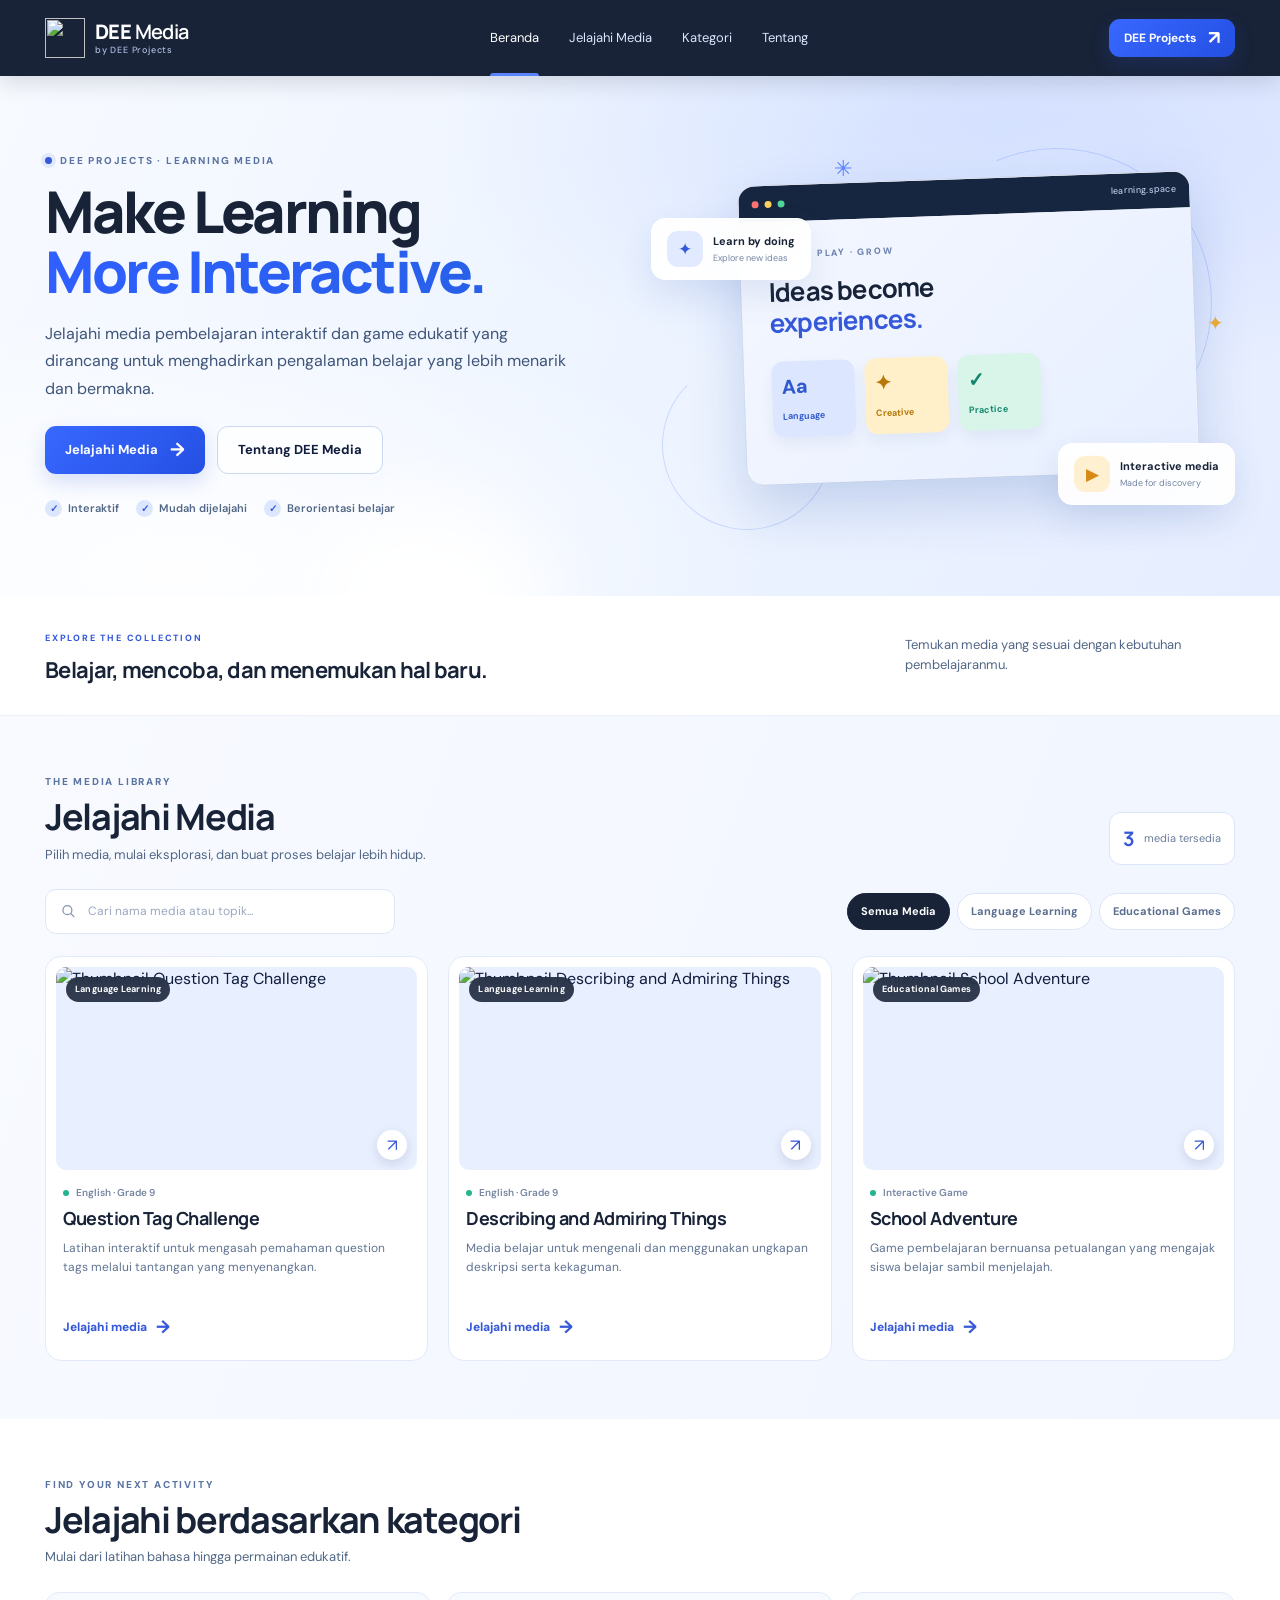
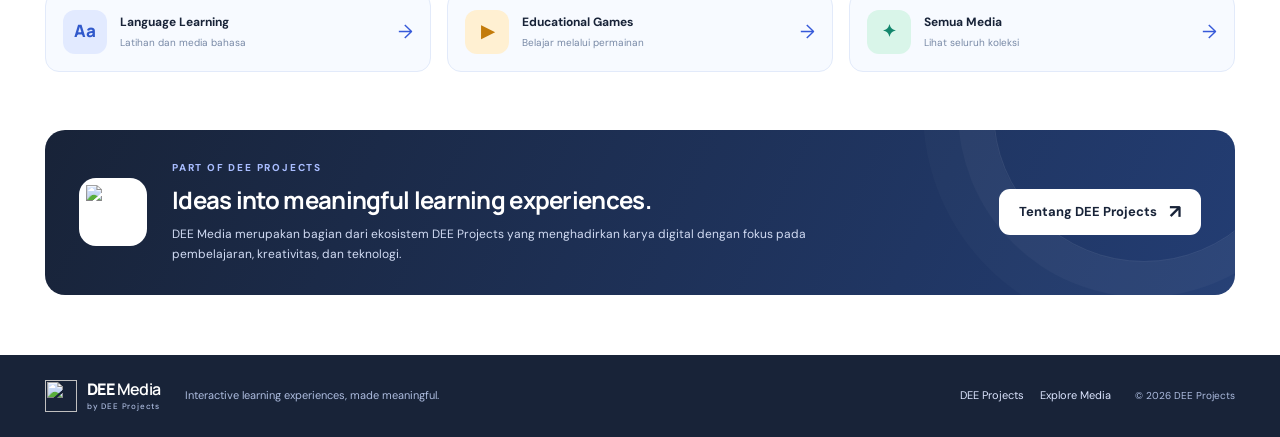
==== index.html @ 3c5c0384 "Add files via upload" ====
<!doctype html>
<html lang="id">
<head>
  <meta charset="utf-8">
  <meta name="viewport" content="width=device-width, initial-scale=1">
  <meta name="theme-color" content="#182338">
  <meta name="description" content="Jelajahi media pembelajaran interaktif dan game edukatif dari DEE Projects.">
  <title>DEE Media — Interactive Learning Experiences</title>
  <link rel="icon" type="image/png" href="assets/logo/favicon.png">
  <link rel="preconnect" href="https://fonts.googleapis.com">
  <link rel="preconnect" href="https://fonts.gstatic.com" crossorigin>
  <link href="https://fonts.googleapis.com/css2?family=DM+Sans:wght@400;500;600;700&family=Manrope:wght@400;500;600;700;800&display=swap" rel="stylesheet">
  <link rel="stylesheet" href="styles.css">
</head>
<body>
  <header class="site-header">
    <div class="container nav-wrap">
      <a class="brand" href="#home" aria-label="DEE Media, beranda">
        <span class="brand-mark"><img src="assets/logo/dee-monogram.png" alt=""></span>
        <span class="brand-text"><strong>DEE</strong> <b>Media</b><small>by DEE Projects</small></span>
      </a>
      <button class="menu-toggle" id="menu-toggle" aria-label="Buka navigasi" aria-expanded="false">
        <span></span><span></span><span></span>
      </button>
      <nav class="main-nav" id="main-nav" aria-label="Navigasi utama">
        <a href="#home" class="nav-link active">Beranda</a>
        <a href="#explore" class="nav-link">Jelajahi Media</a>
        <a href="#categories" class="nav-link">Kategori</a>
        <a href="#about" class="nav-link">Tentang</a>
      </nav>
      <a class="button button-primary nav-cta" href="https://deeprojects.web.id/">DEE Projects <span>↗</span></a>
    </div>
  </header>

  <main>
    <section class="hero" id="home">
      <div class="hero-glow glow-one"></div><div class="hero-glow glow-two"></div>
      <div class="container hero-grid">
        <div class="hero-copy reveal">
          <p class="eyebrow"><span class="eyebrow-dot"></span> DEE PROJECTS · LEARNING MEDIA</p>
          <h1>Make Learning<br><span>More Interactive.</span></h1>
          <p class="hero-description">Jelajahi media pembelajaran interaktif dan game edukatif yang dirancang untuk menghadirkan pengalaman belajar yang lebih menarik dan bermakna.</p>
          <div class="hero-actions">
            <a class="button button-primary" href="#explore">Jelajahi Media <span>→</span></a>
            <a class="button button-outline" href="#about">Tentang DEE Media</a>
          </div>
          <div class="hero-points">
            <span><i>✓</i> Interaktif</span><span><i>✓</i> Mudah dijelajahi</span><span><i>✓</i> Berorientasi belajar</span>
          </div>
        </div>
        <div class="hero-visual reveal reveal-delay-2" aria-label="Ilustrasi media pembelajaran digital">
          <div class="visual-orbit orbit-one"></div><div class="visual-orbit orbit-two"></div>
          <div class="visual-window">
            <div class="window-bar"><span></span><span></span><span></span><b>learning.space</b></div>
            <div class="window-content">
              <div class="visual-label">LEARN · PLAY · GROW</div>
              <div class="visual-title">Ideas become<br><strong>experiences.</strong></div>
              <div class="visual-tiles"><div class="tile tile-blue">Aa<span>Language</span></div><div class="tile tile-yellow">✦<span>Creative</span></div><div class="tile tile-green">✓<span>Practice</span></div></div>
            </div>
          </div>
          <div class="float-chip chip-top"><span class="chip-icon blue-icon">✦</span><span><b>Learn by doing</b><small>Explore new ideas</small></span></div>
          <div class="float-chip chip-bottom"><span class="chip-icon yellow-icon">▶</span><span><b>Interactive media</b><small>Made for discovery</small></span></div>
          <div class="visual-spark spark-one">✳</div><div class="visual-spark spark-two">✦</div>
        </div>
      </div>
    </section>

    <section class="intro-strip">
      <div class="container intro-inner">
        <div><span class="intro-kicker">EXPLORE THE COLLECTION</span><h2>Belajar, mencoba, dan menemukan hal baru.</h2></div>
        <p>Temukan media yang sesuai dengan kebutuhan pembelajaranmu.</p>
      </div>
    </section>

    <section class="catalog section-pad" id="explore">
      <div class="container">
        <div class="section-heading reveal">
          <div><p class="eyebrow">THE MEDIA LIBRARY</p><h2>Jelajahi Media</h2><p>Pilih media, mulai eksplorasi, dan buat proses belajar lebih hidup.</p></div>
          <div class="catalog-count"><strong id="visible-count">3</strong><span>media tersedia</span></div>
        </div>

        <div class="catalog-tools reveal">
          <label class="search-box" for="media-search"><svg viewBox="0 0 24 24" aria-hidden="true"><circle cx="10.8" cy="10.8" r="6.5"></circle><path d="m16 16 4.2 4.2"></path></svg><input id="media-search" type="search" placeholder="Cari nama media atau topik..."></label>
          <div class="filter-list" role="group" aria-label="Filter kategori">
            <button class="filter-chip active" data-filter="all">Semua Media</button>
            <button class="filter-chip" data-filter="language">Language Learning</button>
            <button class="filter-chip" data-filter="game">Educational Games</button>
          </div>
        </div>

        <div class="media-grid" id="media-grid">
          <article class="media-card reveal" data-category="language" data-search="question tag challenge english grammar question tags grade 9">
            <a class="media-image" href="https://media.dwinovia.my.id/questiontag/" target="_blank" rel="noopener noreferrer" aria-label="Buka Question Tag Challenge">
              <img src="assets/thumbnails/question-tag.png" alt="Thumbnail Question Tag Challenge" loading="lazy">
              <span class="image-badge">Language Learning</span><span class="image-arrow">↗</span>
            </a>
            <div class="media-info"><div class="card-meta"><span class="status-dot"></span> English · Grade 9</div><h3>Question Tag Challenge</h3><p>Latihan interaktif untuk mengasah pemahaman question tags melalui tantangan yang menyenangkan.</p><a class="card-link" href="https://media.dwinovia.my.id/questiontag/" target="_blank" rel="noopener noreferrer">Jelajahi media <span>→</span></a></div>
          </article>
          <article class="media-card reveal reveal-delay-1" data-category="language" data-search="describing and admiring things english adjectives description grade 9">
            <a class="media-image" href="https://media.dwinovia.my.id/describingandadmiringthings/" target="_blank" rel="noopener noreferrer" aria-label="Buka Describing and Admiring Things">
              <img src="assets/thumbnails/describing-things.png" alt="Thumbnail Describing and Admiring Things" loading="lazy">
              <span class="image-badge">Language Learning</span><span class="image-arrow">↗</span>
            </a>
            <div class="media-info"><div class="card-meta"><span class="status-dot"></span> English · Grade 9</div><h3>Describing and Admiring Things</h3><p>Media belajar untuk mengenali dan menggunakan ungkapan deskripsi serta kekaguman.</p><a class="card-link" href="https://media.dwinovia.my.id/describingandadmiringthings/" target="_blank" rel="noopener noreferrer">Jelajahi media <span>→</span></a></div>
          </article>
          <article class="media-card reveal reveal-delay-2" data-category="game" data-search="school adventure educational game interactive adventure learning">
            <a class="media-image" href="https://media.dwinovia.my.id/schooladventure/" target="_blank" rel="noopener noreferrer" aria-label="Buka School Adventure">
              <img src="assets/thumbnails/school-adventure.png" alt="Thumbnail School Adventure" loading="lazy">
              <span class="image-badge">Educational Games</span><span class="image-arrow">↗</span>
            </a>
            <div class="media-info"><div class="card-meta"><span class="status-dot"></span> Interactive Game</div><h3>School Adventure</h3><p>Game pembelajaran bernuansa petualangan yang mengajak siswa belajar sambil menjelajah.</p><a class="card-link" href="https://media.dwinovia.my.id/schooladventure/" target="_blank" rel="noopener noreferrer">Jelajahi media <span>→</span></a></div>
          </article>
          <div class="empty-state" id="empty-state" hidden><span>⌕</span><h3>Media belum ditemukan</h3><p>Coba kata kunci atau kategori yang berbeda.</p></div>
        </div>
      </div>
    </section>

    <section class="categories section-pad" id="categories">
      <div class="container">
        <div class="section-heading reveal"><div><p class="eyebrow">FIND YOUR NEXT ACTIVITY</p><h2>Jelajahi berdasarkan kategori</h2><p>Mulai dari latihan bahasa hingga permainan edukatif.</p></div></div>
        <div class="category-grid">
          <button class="category-card category-language reveal" data-category-pick="language"><span class="category-icon">Aa</span><span><b>Language Learning</b><small>Latihan dan media bahasa</small></span><span class="category-arrow">→</span></button>
          <button class="category-card category-games reveal reveal-delay-1" data-category-pick="game"><span class="category-icon">▶</span><span><b>Educational Games</b><small>Belajar melalui permainan</small></span><span class="category-arrow">→</span></button>
          <button class="category-card category-all reveal reveal-delay-2" data-category-pick="all"><span class="category-icon">✦</span><span><b>Semua Media</b><small>Lihat seluruh koleksi</small></span><span class="category-arrow">→</span></button>
        </div>
      </div>
    </section>

    <section class="about-section" id="about">
      <div class="container about-panel reveal">
        <div class="about-mark"><img src="assets/logo/dee-monogram.png" alt="DEE Projects"></div>
        <div class="about-copy"><p class="eyebrow">PART OF DEE PROJECTS</p><h2>Ideas into meaningful learning experiences.</h2><p>DEE Media merupakan bagian dari ekosistem DEE Projects yang menghadirkan karya digital dengan fokus pada pembelajaran, kreativitas, dan teknologi.</p></div>
        <a class="button button-light" href="https://deeprojects.web.id/">Tentang DEE Projects <span>↗</span></a>
      </div>
    </section>
  </main>

  <footer class="site-footer">
    <div class="container footer-inner">
      <a class="brand footer-brand" href="#home"><span class="brand-mark"><img src="assets/logo/dee-monogram.png" alt=""></span><span class="brand-text"><strong>DEE</strong> <b>Media</b><small>by DEE Projects</small></span></a>
      <p>Interactive learning experiences, made meaningful.</p>
      <div class="footer-links"><a href="https://deeprojects.web.id/">DEE Projects</a><a href="#explore">Explore Media</a></div>
      <span class="copyright">© <span id="year"></span> DEE Projects</span>
    </div>
  </footer>
  <script src="script.js"></script>
</body>
</html>
---- styles.css ----
:root{
  --navy:#182338;--navy-deep:#0e1a31;--blue:#3659D9;--blue-bright:#2f5fff;
  --ink:#111d3d;--muted:#526786;--line:#e1e9f8;--surface:#f7f9fe;--white:#fff;
  --radius:18px;--shadow:0 18px 50px rgba(35,76,150,.11);
}
*{box-sizing:border-box}
html{scroll-behavior:smooth;scroll-padding-top:88px}
body{margin:0;font-family:"DM Sans",sans-serif;color:var(--ink);background:#fff;line-height:1.55}
a{color:inherit;text-decoration:none}
button,input{font:inherit}
button{cursor:pointer}
.container{width:min(1190px,calc(100% - 48px));margin-inline:auto}
.site-header{height:76px;background:var(--navy);color:#fff;position:sticky;top:0;z-index:1000;box-shadow:0 6px 22px rgba(4,14,34,.14)}
.nav-wrap{height:100%;display:flex;align-items:center;gap:30px}
.brand{display:inline-flex;align-items:center;gap:10px;flex-shrink:0}
.brand-mark{width:40px;height:40px;display:inline-flex;align-items:center;justify-content:center}
.brand-mark img{width:100%;height:100%;object-fit:contain}
.brand-text{font-family:Manrope,sans-serif;font-size:20px;line-height:1.05;letter-spacing:-.6px;color:#fff}
.brand-text strong{font-weight:800}.brand-text b{font-weight:600}
.brand-text small{display:block;margin-top:4px;color:#aebde0;font-family:"DM Sans",sans-serif;font-size:9px;font-weight:500;letter-spacing:.8px}
.main-nav{display:flex;align-items:center;gap:30px;margin:0 auto}
.nav-link{font-size:13px;color:#dce5ff;position:relative;transition:color .2s}
.nav-link:hover,.nav-link.active{color:#fff}
.nav-link.active:after{content:"";position:absolute;left:0;right:0;bottom:-28px;height:3px;background:#5c83ff;border-radius:3px 3px 0 0}
.button{display:inline-flex;align-items:center;justify-content:center;gap:12px;padding:13px 20px;border-radius:11px;font-weight:700;font-size:13px;transition:transform .2s,box-shadow .2s,background .2s}
.button:hover{transform:translateY(-2px)}
.button span{font-size:19px;line-height:12px}
.button-primary{color:#fff;background:linear-gradient(135deg,#3868ff,#244fe3);box-shadow:0 8px 20px rgba(54,89,217,.18)}
.button-primary:hover{box-shadow:0 12px 28px rgba(54,89,217,.3)}
.button-outline{color:var(--ink);background:rgba(255,255,255,.72);border:1px solid #cbd8f2}
.button-outline:hover{background:#fff;border-color:#8ca7ed}
.nav-cta{padding:10px 15px;font-size:12px}
.menu-toggle{display:none}
.hero{position:relative;overflow:hidden;background:linear-gradient(112deg,#f7faff 0%,#edf4ff 53%,#e6edff 100%)}
.hero:before{content:"";position:absolute;inset:0;background:radial-gradient(ellipse at 78% 12%,rgba(85,126,255,.16),transparent 40%),radial-gradient(ellipse at 14% 95%,rgba(255,255,255,.95),transparent 38%);pointer-events:none}
.hero-grid{position:relative;z-index:1;display:grid;grid-template-columns:1fr 1fr;align-items:center;gap:44px;min-height:520px;padding-top:40px;padding-bottom:42px}
.hero-copy{position:relative;z-index:3}
.eyebrow{display:flex;align-items:center;gap:8px;font-size:10px;letter-spacing:1.8px;font-weight:800;color:#5a73a0;margin:0 0 14px}
.eyebrow-dot{width:7px;height:7px;border-radius:50%;background:var(--blue);box-shadow:0 0 0 4px #3659d91a}
.hero h1{font-family:Manrope,sans-serif;font-size:clamp(40px,4.5vw,62px);line-height:1.04;letter-spacing:-2.8px;margin:0 0 18px;font-weight:800;color:var(--navy)}
.hero h1 span{color:var(--blue);background:linear-gradient(90deg,#2f5fff,#2860e9);-webkit-background-clip:text;background-clip:text;-webkit-text-fill-color:transparent}
.hero-description{max-width:530px;color:#3e5478;font-size:16px;line-height:1.7;margin:0 0 24px}
.hero-actions{display:flex;gap:12px;flex-wrap:wrap}
.hero-points{display:flex;flex-wrap:wrap;gap:17px;margin-top:26px;color:#526786;font-size:11px;font-weight:600}
.hero-points span{display:flex;align-items:center;gap:6px}
.hero-points i{display:grid;place-items:center;width:17px;height:17px;border-radius:50%;background:#dce7ff;color:var(--blue);font-style:normal;font-size:10px}
.hero-visual{height:390px;position:relative;isolation:isolate}
.visual-orbit{position:absolute;border:1px solid rgba(83,125,255,.24);border-radius:50%;z-index:-1}
.orbit-one{width:310px;height:310px;right:4%;top:2%;border-left-color:transparent;transform:rotate(22deg)}
.orbit-two{width:170px;height:170px;left:0;bottom:0;border-top-color:transparent}
.visual-window{position:absolute;right:7%;top:38px;width:79%;height:300px;background:#fff;border:1px solid rgba(55,90,170,.18);border-radius:17px;overflow:hidden;box-shadow:0 25px 55px rgba(30,75,165,.2);transform:rotate(-2deg)}
.window-bar{height:36px;background:#172640;display:flex;align-items:center;gap:6px;padding:0 13px;color:#b9c8e8}
.window-bar span{width:7px;height:7px;border-radius:50%;background:#ff7474}.window-bar span:nth-child(2){background:#ffd05d}.window-bar span:nth-child(3){background:#50d59c}
.window-bar b{margin-left:auto;font-size:9px;font-weight:500;letter-spacing:.3px}
.window-content{height:264px;padding:27px;background:linear-gradient(135deg,#f4f7ff,#e7efff)}
.visual-label{font-size:9px;font-weight:800;letter-spacing:1.8px;color:#6c80ad}
.visual-title{font-family:Manrope,sans-serif;font-size:26px;line-height:1.2;font-weight:700;color:var(--navy);margin-top:14px;letter-spacing:-.8px}
.visual-title strong{color:var(--blue)}
.visual-tiles{display:flex;gap:10px;margin-top:23px}
.tile{width:83px;height:76px;border-radius:12px;padding:10px;font-size:20px;font-weight:800;box-shadow:0 7px 14px #1c3b7710}
.tile span{display:block;margin-top:8px;font-size:9px;font-weight:700}
.tile-blue{background:#dce7ff;color:#3159cb}.tile-yellow{background:#fff0c9;color:#b7780a}.tile-green{background:#d9f5e9;color:#13866c}
.float-chip{position:absolute;z-index:3;display:flex;align-items:center;gap:10px;padding:12px 15px;background:rgba(255,255,255,.94);border:1px solid #fff;border-radius:14px;box-shadow:0 15px 35px #244f9b1c;backdrop-filter:blur(12px)}
.chip-top{left:-2%;top:78px}.chip-bottom{right:0;bottom:25px}
.chip-icon{display:grid;place-items:center;width:36px;height:36px;border-radius:11px;font-size:17px}
.blue-icon{background:#e2eaff;color:var(--blue)}.yellow-icon{background:#fff0d2;color:#d78a14}
.float-chip b,.float-chip small{display:block}.float-chip b{font-size:11px;color:var(--navy)}.float-chip small{font-size:9px;color:#7585a2;margin-top:2px}
.visual-spark{position:absolute;color:#5c83ff}.spark-one{top:12px;left:30%;font-size:22px}.spark-two{right:2%;top:43%;font-size:20px;color:#e6a83a}
.hero-glow{position:absolute;filter:blur(40px);border-radius:50%;pointer-events:none}.glow-one{width:280px;height:180px;background:#dbe7ff;right:10%;top:15%}.glow-two{width:240px;height:180px;background:#fff;left:24%;bottom:-90px}
.intro-strip{padding:28px 0;border-bottom:1px solid #edf1f8;background:#fff}
.intro-inner{display:flex;align-items:center;justify-content:space-between;gap:28px}
.intro-kicker{font-size:9px;letter-spacing:1.8px;font-weight:800;color:var(--blue)}
.intro-inner h2{font-family:Manrope,sans-serif;font-size:22px;letter-spacing:-.7px;color:var(--navy);margin:4px 0 0}
.intro-inner>p{font-size:13px;color:var(--muted);max-width:330px;margin:0}
.section-pad{padding:58px 0}
.catalog{background:linear-gradient(110deg,#f8faff,#f0f5ff)}
.section-heading{display:flex;align-items:end;justify-content:space-between;gap:20px;margin-bottom:24px}
.section-heading .eyebrow{margin-bottom:7px}
.section-heading h2{font-family:Manrope,sans-serif;font-size:clamp(27px,3vw,36px);letter-spacing:-1.3px;line-height:1.15;color:var(--navy);margin:0 0 7px}
.section-heading p:not(.eyebrow){margin:0;color:#526786;font-size:13px}
.catalog-count{display:flex;align-items:center;gap:9px;padding:10px 13px;border:1px solid #dce6fb;background:#fff;border-radius:12px;color:#6b7c9b;font-size:11px;white-space:nowrap}
.catalog-count strong{font-family:Manrope,sans-serif;color:var(--blue);font-size:20px}
.catalog-tools{display:flex;align-items:center;justify-content:space-between;gap:18px;margin-bottom:22px}
.search-box{display:flex;align-items:center;gap:10px;width:min(350px,100%);padding:11px 14px;background:#fff;border:1px solid #dfe7f7;border-radius:11px;color:#8292b0}
.search-box:focus-within{border-color:#8ba7ff;box-shadow:0 0 0 3px #3659d912}
.search-box svg{width:18px;height:18px;fill:none;stroke:currentColor;stroke-width:1.8;stroke-linecap:round}
.search-box input{border:0;outline:0;min-width:0;width:100%;font-size:12px;color:var(--ink);background:transparent}
.search-box input::placeholder{color:#9aa7bf}
.filter-list{display:flex;flex-wrap:wrap;gap:7px}
.filter-chip{border:1px solid #dce5f7;background:#fff;color:#5b6e90;border-radius:999px;padding:9px 13px;font-size:11px;font-weight:700;transition:.2s}
.filter-chip:hover{border-color:#aabcf2;color:var(--blue)}
.filter-chip.active{background:var(--navy);border-color:var(--navy);color:#fff}
.media-grid{display:grid;grid-template-columns:repeat(3,minmax(0,1fr));gap:20px}
.media-card{min-width:0;background:#fff;border:1px solid #e2eafa;border-radius:16px;padding:10px;overflow:hidden;transition:transform .25s,box-shadow .25s,border-color .25s}
.media-card:hover{transform:translateY(-5px);box-shadow:0 20px 40px rgba(28,59,117,.11);border-color:#c7d7ff}
.media-image{display:block;position:relative;overflow:hidden;aspect-ratio:16/9;border-radius:10px;background:#e8efff}
.media-image img{display:block;width:100%;height:100%;object-fit:cover;transition:transform .45s}
.media-card:hover .media-image img{transform:scale(1.035)}
.image-badge{position:absolute;top:10px;left:10px;padding:6px 9px;border-radius:999px;background:rgba(24,35,56,.88);color:#fff;font-size:9px;font-weight:700;letter-spacing:.2px;backdrop-filter:blur(6px)}
.image-arrow{position:absolute;right:10px;bottom:10px;width:30px;height:30px;display:grid;place-items:center;border-radius:50%;background:#fff;color:var(--blue);font-size:17px;box-shadow:0 4px 12px #0e1a3120;transition:transform .2s}
.media-card:hover .image-arrow{transform:translate(2px,-2px)}
.media-info{padding:15px 7px 8px}
.card-meta{display:flex;align-items:center;gap:7px;color:#7585a2;font-size:10px;font-weight:600;margin-bottom:7px}
.status-dot{width:6px;height:6px;background:#25b58e;border-radius:50%}
.media-info h3{font-family:Manrope,sans-serif;font-size:18px;line-height:1.3;letter-spacing:-.5px;color:var(--navy);margin:0 0 8px}
.media-info p{min-height:60px;font-size:12px;line-height:1.65;color:#607492;margin:0 0 15px}
.card-link{display:inline-flex;align-items:center;gap:9px;color:var(--blue);font-size:12px;font-weight:800}
.card-link span{font-size:18px;transition:transform .2s}.card-link:hover span{transform:translateX(4px)}
.empty-state{grid-column:1/-1;text-align:center;padding:45px 15px;color:#71819a}
.empty-state>span{font-size:34px;color:#91a7dc}.empty-state h3{margin:6px 0;color:var(--navy)}.empty-state p{font-size:13px}
.categories{background:#fff}
.category-grid{display:grid;grid-template-columns:repeat(3,minmax(0,1fr));gap:16px}
.category-card{display:flex;align-items:center;gap:13px;text-align:left;padding:17px;border:1px solid #e2eafa;border-radius:14px;background:#f7faff;transition:transform .2s,box-shadow .2s,border-color .2s}
.category-card:hover{transform:translateY(-3px);box-shadow:0 12px 25px #1c3b7710;border-color:#c7d7ff}
.category-icon{width:44px;height:44px;display:grid;place-items:center;flex-shrink:0;border-radius:12px;font-family:Manrope,sans-serif;font-size:17px;font-weight:800}
.category-language .category-icon{background:#e2eaff;color:#3159cb}.category-games .category-icon{background:#fff0d2;color:#c37b0a}.category-all .category-icon{background:#d9f5e9;color:#13866c}
.category-card b,.category-card small{display:block}.category-card b{font-size:12px;color:var(--navy)}.category-card small{font-size:10px;color:#7889a6;margin-top:3px}
.category-arrow{margin-left:auto;color:var(--blue);font-size:19px}
.about-section{padding:0 0 60px}
.about-panel{display:flex;align-items:center;gap:25px;padding:30px 34px;border-radius:20px;background:linear-gradient(115deg,#182338,#233d73);color:#fff;position:relative;overflow:hidden}
.about-panel:after{content:"";position:absolute;width:300px;height:300px;border:1px solid #ffffff17;border-radius:50%;right:-60px;top:-170px;box-shadow:0 0 0 35px #ffffff08,0 0 0 70px #ffffff05;pointer-events:none}
.about-mark{width:68px;height:68px;flex-shrink:0;padding:7px;border-radius:17px;background:#fff;display:grid;place-items:center;z-index:1}
.about-mark img{width:100%;height:100%;object-fit:contain}
.about-copy{flex:1;z-index:1}.about-copy .eyebrow{color:#a9bdff;margin-bottom:6px}.about-copy h2{font-family:Manrope,sans-serif;font-size:24px;letter-spacing:-.7px;margin:0 0 7px}.about-copy>p:last-child{font-size:12px;color:#d2dcf4;max-width:640px;margin:0;line-height:1.65}
.button-light{z-index:1;background:#fff;color:var(--navy);white-space:nowrap}
.site-footer{background:var(--navy);color:#e9efff;padding:25px 0}
.footer-inner{display:flex;align-items:center;gap:24px;flex-wrap:wrap}
.footer-brand .brand-mark{width:32px;height:32px}.footer-brand .brand-text{font-size:16px}.footer-brand .brand-text small{font-size:8px}
.footer-inner>p{font-size:11px;color:#aebde0;margin:0 auto 0 0}
.footer-links{display:flex;gap:16px;font-size:11px;color:#dce5ff}.footer-links a:hover{color:#fff}
.copyright{font-size:10px;color:#aebde0}
.reveal{opacity:0;transform:translateY(18px);transition:opacity .65s cubic-bezier(.2,.7,.2,1),transform .65s cubic-bezier(.2,.7,.2,1)}
.reveal.is-visible{opacity:1;transform:translateY(0)}
.reveal-delay-1{transition-delay:.1s}.reveal-delay-2{transition-delay:.18s}
@media(prefers-reduced-motion:reduce){*,*::before,*::after{scroll-behavior:auto!important;animation-duration:.01ms!important;transition-duration:.01ms!important}.reveal{opacity:1;transform:none}}
@media(max-width:980px){
 .container{width:min(100% - 36px,900px)}.main-nav{gap:17px}.hero-grid{gap:20px}.hero h1{font-size:48px}.hero-visual{transform:scale(.92);transform-origin:center right;margin-left:-15px}.media-grid{gap:14px}.media-info h3{font-size:16px}.catalog-tools{align-items:flex-start;flex-direction:column}.search-box{width:100%;max-width:430px}
}
@media(max-width:720px){
 .container{width:calc(100% - 32px)}.site-header{height:66px}.brand-mark{width:34px;height:34px}.brand-text{font-size:18px}.menu-toggle{display:flex;flex-direction:column;gap:5px;background:transparent;border:0;padding:8px;margin-left:auto}.menu-toggle span{width:22px;height:2px;background:#fff;border-radius:3px;transition:transform .2s,opacity .2s}.menu-toggle[aria-expanded=true] span:first-child{transform:translateY(7px) rotate(45deg)}.menu-toggle[aria-expanded=true] span:nth-child(2){opacity:0}.menu-toggle[aria-expanded=true] span:last-child{transform:translateY(-7px) rotate(-45deg)}
 .main-nav{display:none;position:absolute;top:66px;left:0;right:0;margin:0;padding:10px 16px 16px;background:var(--navy);border-top:1px solid #ffffff18;box-shadow:0 16px 20px #08132b22;align-items:stretch;gap:0;flex-direction:column}.main-nav.open{display:flex}.nav-link{padding:12px 8px}.nav-link.active:after{bottom:4px;left:8px;right:auto;width:30px}.nav-cta{display:none}
 .hero-grid{grid-template-columns:1fr;padding-top:43px;padding-bottom:5px;gap:5px}.hero h1{font-size:clamp(39px,10vw,53px);letter-spacing:-2px}.hero-description{font-size:14px}.hero-visual{height:330px;width:100%;transform:none;margin:5px 0 0}.visual-window{width:77%;height:250px;right:8%;top:35px}.window-content{height:214px;padding:20px}.visual-title{font-size:22px}.visual-tiles{margin-top:17px}.tile{width:70px;height:63px}.chip-top{left:0;top:55px}.chip-bottom{right:0;bottom:15px}.float-chip{padding:9px 11px}.chip-icon{width:30px;height:30px}.float-chip b{font-size:10px}.float-chip small{font-size:8px}
 .intro-inner{align-items:flex-start;flex-direction:column;gap:8px}.intro-inner h2{font-size:20px}.intro-inner>p{font-size:12px}.section-pad{padding:42px 0}.section-heading{align-items:flex-start}.section-heading h2{font-size:28px}.catalog-count{padding:8px 10px}.catalog-count strong{font-size:17px}.catalog-count span{font-size:10px}.filter-list{gap:6px}.filter-chip{padding:8px 10px;font-size:10px}
 .media-grid{grid-template-columns:repeat(2,minmax(0,1fr));gap:12px}.media-card{padding:7px;border-radius:13px}.media-info{padding:12px 4px 5px}.media-info h3{font-size:14px}.media-info p{font-size:11px;min-height:78px}.image-badge{top:6px;left:6px;font-size:8px;padding:5px 6px}.image-arrow{width:26px;height:26px;right:6px;bottom:6px}
 .category-grid{grid-template-columns:1fr;gap:10px}.category-card{padding:14px}.about-panel{align-items:flex-start;flex-direction:column;padding:25px}.about-copy h2{font-size:22px}.button-light{white-space:normal}.footer-inner{gap:13px}.footer-inner>p{width:100%;order:3}.footer-links{margin-left:auto}.copyright{width:100%;margin:0}
}
@media(max-width:430px){
 .hero-actions .button{padding:12px 14px;font-size:11px}.hero-points{gap:10px;font-size:10px}.hero-visual{height:300px}.visual-window{width:80%;right:5%}.chip-top{top:48px}.chip-bottom{bottom:8px}.float-chip{gap:7px}.chip-icon{width:27px;height:27px}.media-grid{grid-template-columns:1fr}.media-info h3{font-size:17px}.media-info p{min-height:0;font-size:12px}.image-badge{font-size:9px;padding:6px 8px}.section-heading{gap:10px}.catalog-count{margin-top:5px}
}
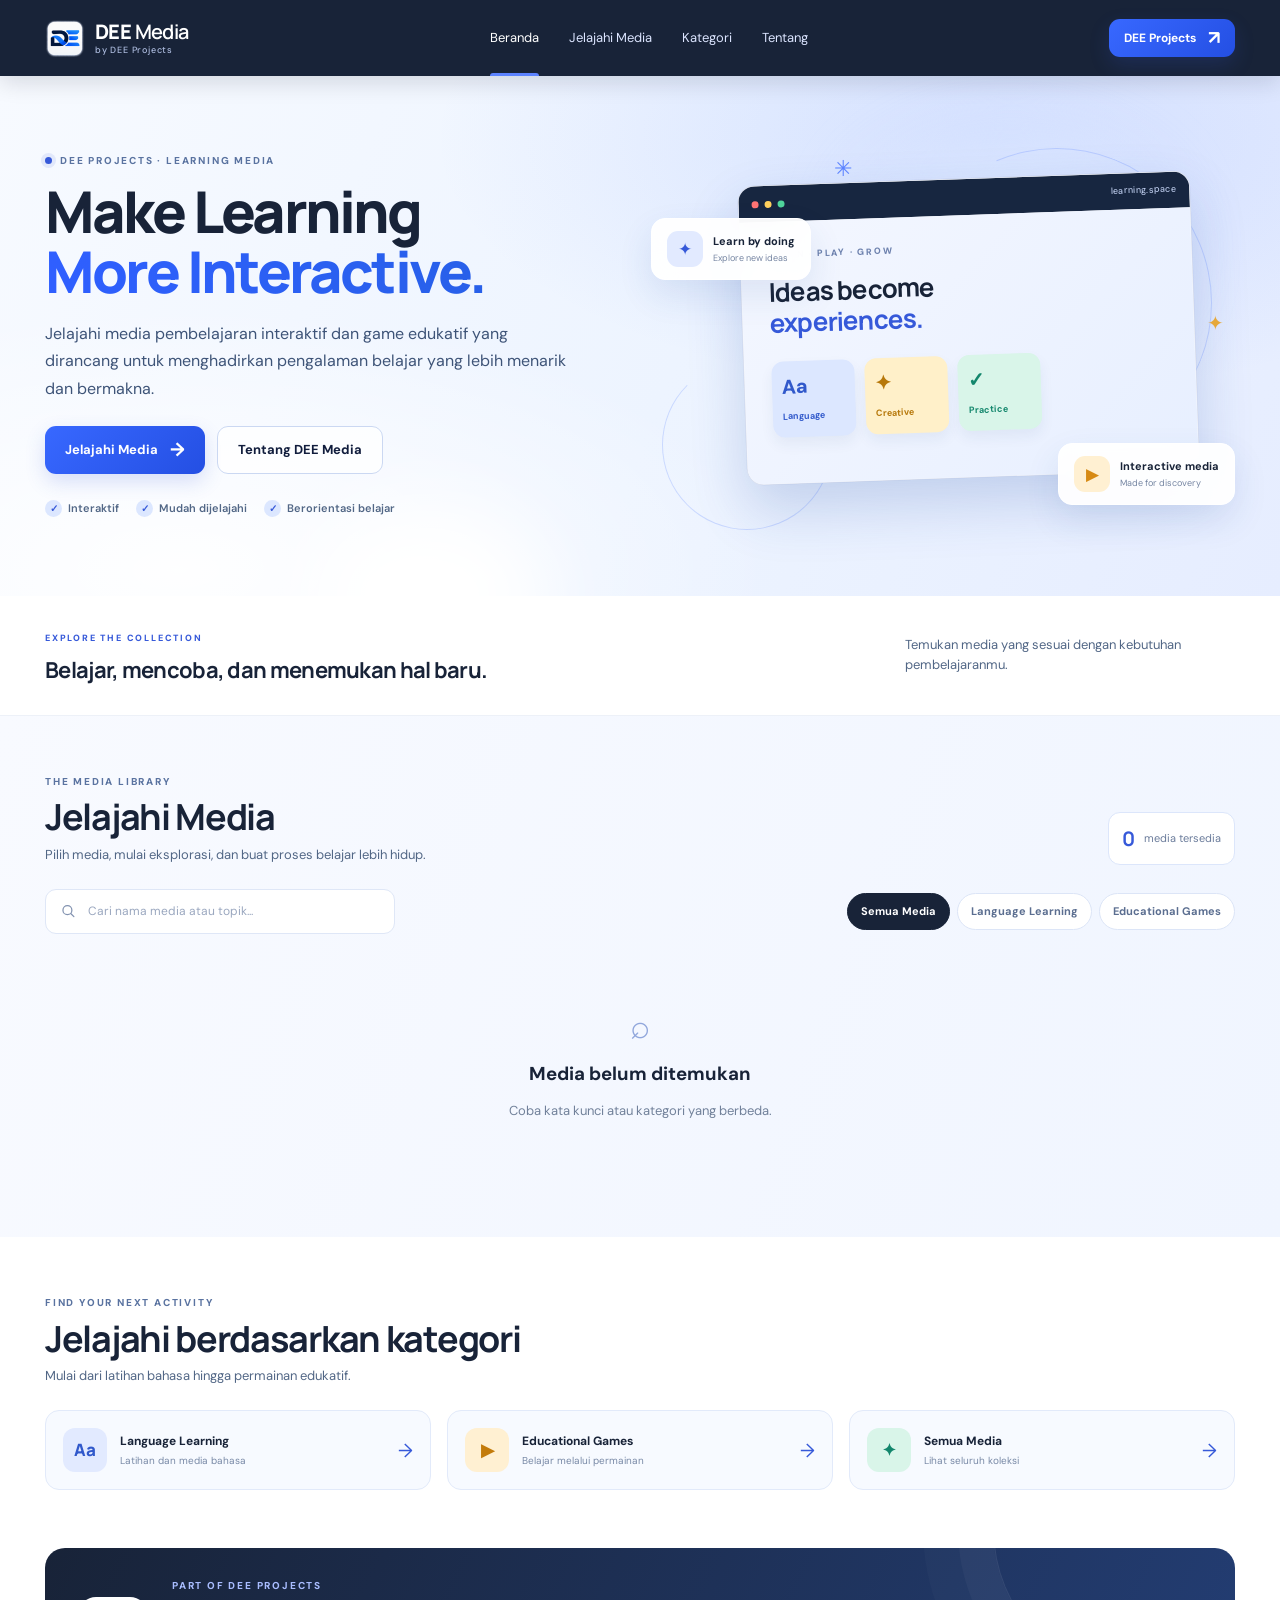
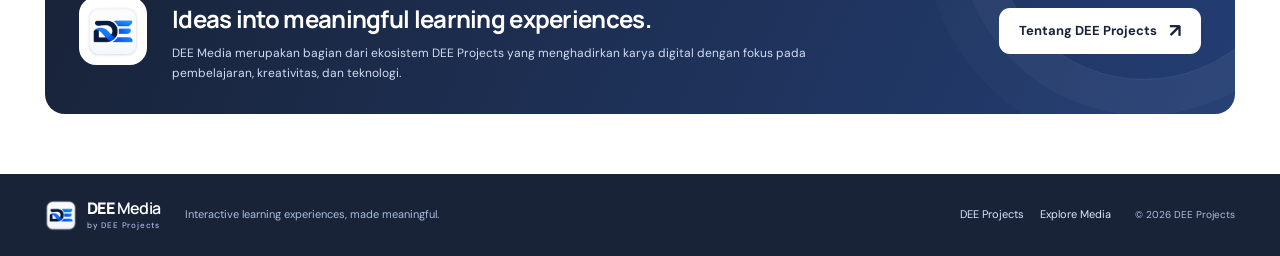
==== commit ce171a11: "Add files via upload" ====
--- a/index.html
+++ b/index.html
@@ -76,7 +76,7 @@
       <div class="container">
         <div class="section-heading reveal">
           <div><p class="eyebrow">THE MEDIA LIBRARY</p><h2>Jelajahi Media</h2><p>Pilih media, mulai eksplorasi, dan buat proses belajar lebih hidup.</p></div>
-          <div class="catalog-count"><strong id="visible-count">3</strong><span>media tersedia</span></div>
+          <div class="catalog-count"><strong id="visible-count">0</strong><span>media tersedia</span></div>
         </div>
 
         <div class="catalog-tools reveal">
@@ -88,30 +88,8 @@
           </div>
         </div>
 
-        <div class="media-grid" id="media-grid">
-          <article class="media-card reveal" data-category="language" data-search="question tag challenge english grammar question tags grade 9">
-            <a class="media-image" href="https://media.dwinovia.my.id/questiontag/" target="_blank" rel="noopener noreferrer" aria-label="Buka Question Tag Challenge">
-              <img src="assets/thumbnails/question-tag.png" alt="Thumbnail Question Tag Challenge" loading="lazy">
-              <span class="image-badge">Language Learning</span><span class="image-arrow">↗</span>
-            </a>
-            <div class="media-info"><div class="card-meta"><span class="status-dot"></span> English · Grade 9</div><h3>Question Tag Challenge</h3><p>Latihan interaktif untuk mengasah pemahaman question tags melalui tantangan yang menyenangkan.</p><a class="card-link" href="https://media.dwinovia.my.id/questiontag/" target="_blank" rel="noopener noreferrer">Jelajahi media <span>→</span></a></div>
-          </article>
-          <article class="media-card reveal reveal-delay-1" data-category="language" data-search="describing and admiring things english adjectives description grade 9">
-            <a class="media-image" href="https://media.dwinovia.my.id/describingandadmiringthings/" target="_blank" rel="noopener noreferrer" aria-label="Buka Describing and Admiring Things">
-              <img src="assets/thumbnails/describing-things.png" alt="Thumbnail Describing and Admiring Things" loading="lazy">
-              <span class="image-badge">Language Learning</span><span class="image-arrow">↗</span>
-            </a>
-            <div class="media-info"><div class="card-meta"><span class="status-dot"></span> English · Grade 9</div><h3>Describing and Admiring Things</h3><p>Media belajar untuk mengenali dan menggunakan ungkapan deskripsi serta kekaguman.</p><a class="card-link" href="https://media.dwinovia.my.id/describingandadmiringthings/" target="_blank" rel="noopener noreferrer">Jelajahi media <span>→</span></a></div>
-          </article>
-          <article class="media-card reveal reveal-delay-2" data-category="game" data-search="school adventure educational game interactive adventure learning">
-            <a class="media-image" href="https://media.dwinovia.my.id/schooladventure/" target="_blank" rel="noopener noreferrer" aria-label="Buka School Adventure">
-              <img src="assets/thumbnails/school-adventure.png" alt="Thumbnail School Adventure" loading="lazy">
-              <span class="image-badge">Educational Games</span><span class="image-arrow">↗</span>
-            </a>
-            <div class="media-info"><div class="card-meta"><span class="status-dot"></span> Interactive Game</div><h3>School Adventure</h3><p>Game pembelajaran bernuansa petualangan yang mengajak siswa belajar sambil menjelajah.</p><a class="card-link" href="https://media.dwinovia.my.id/schooladventure/" target="_blank" rel="noopener noreferrer">Jelajahi media <span>→</span></a></div>
-          </article>
-          <div class="empty-state" id="empty-state" hidden><span>⌕</span><h3>Media belum ditemukan</h3><p>Coba kata kunci atau kategori yang berbeda.</p></div>
-        </div>
+        <div class="media-grid" id="media-grid" aria-live="polite"></div>
+        <div class="empty-state" id="empty-state" hidden><span>⌕</span><h3>Media belum ditemukan</h3><p>Coba kata kunci atau kategori yang berbeda.</p></div>
       </div>
     </section>
 
@@ -143,6 +121,7 @@
       <span class="copyright">© <span id="year"></span> DEE Projects</span>
     </div>
   </footer>
+  <script src="media.js"></script>
   <script src="script.js"></script>
 </body>
 </html>
--- a/styles.css
+++ b/styles.css
@@ -147,3 +147,11 @@
 @media(max-width:430px){
  .hero-actions .button{padding:12px 14px;font-size:11px}.hero-points{gap:10px;font-size:10px}.hero-visual{height:300px}.visual-window{width:80%;right:5%}.chip-top{top:48px}.chip-bottom{bottom:8px}.float-chip{gap:7px}.chip-icon{width:27px;height:27px}.media-grid{grid-template-columns:1fr}.media-info h3{font-size:17px}.media-info p{min-height:0;font-size:12px}.image-badge{font-size:9px;padding:6px 8px}.section-heading{gap:10px}.catalog-count{margin-top:5px}
 }
+
+/* Kartu katalog yang dirender dari media.js */
+.media-image{position:relative}
+.media-image img{position:absolute;inset:0;width:100%;height:100%;object-fit:cover}
+.media-card[hidden],.empty-state[hidden]{display:none!important}
+.tag{display:inline-block;background:#f1f4fb;border-radius:6px;padding:4px 7px;font-size:9px;color:#67738a;margin:0 4px 6px 0}
+.tag.type-game{background:#e0f7ed;color:#16845f}
+.tag.type-material{background:#eeeaff;color:#6955c6}
